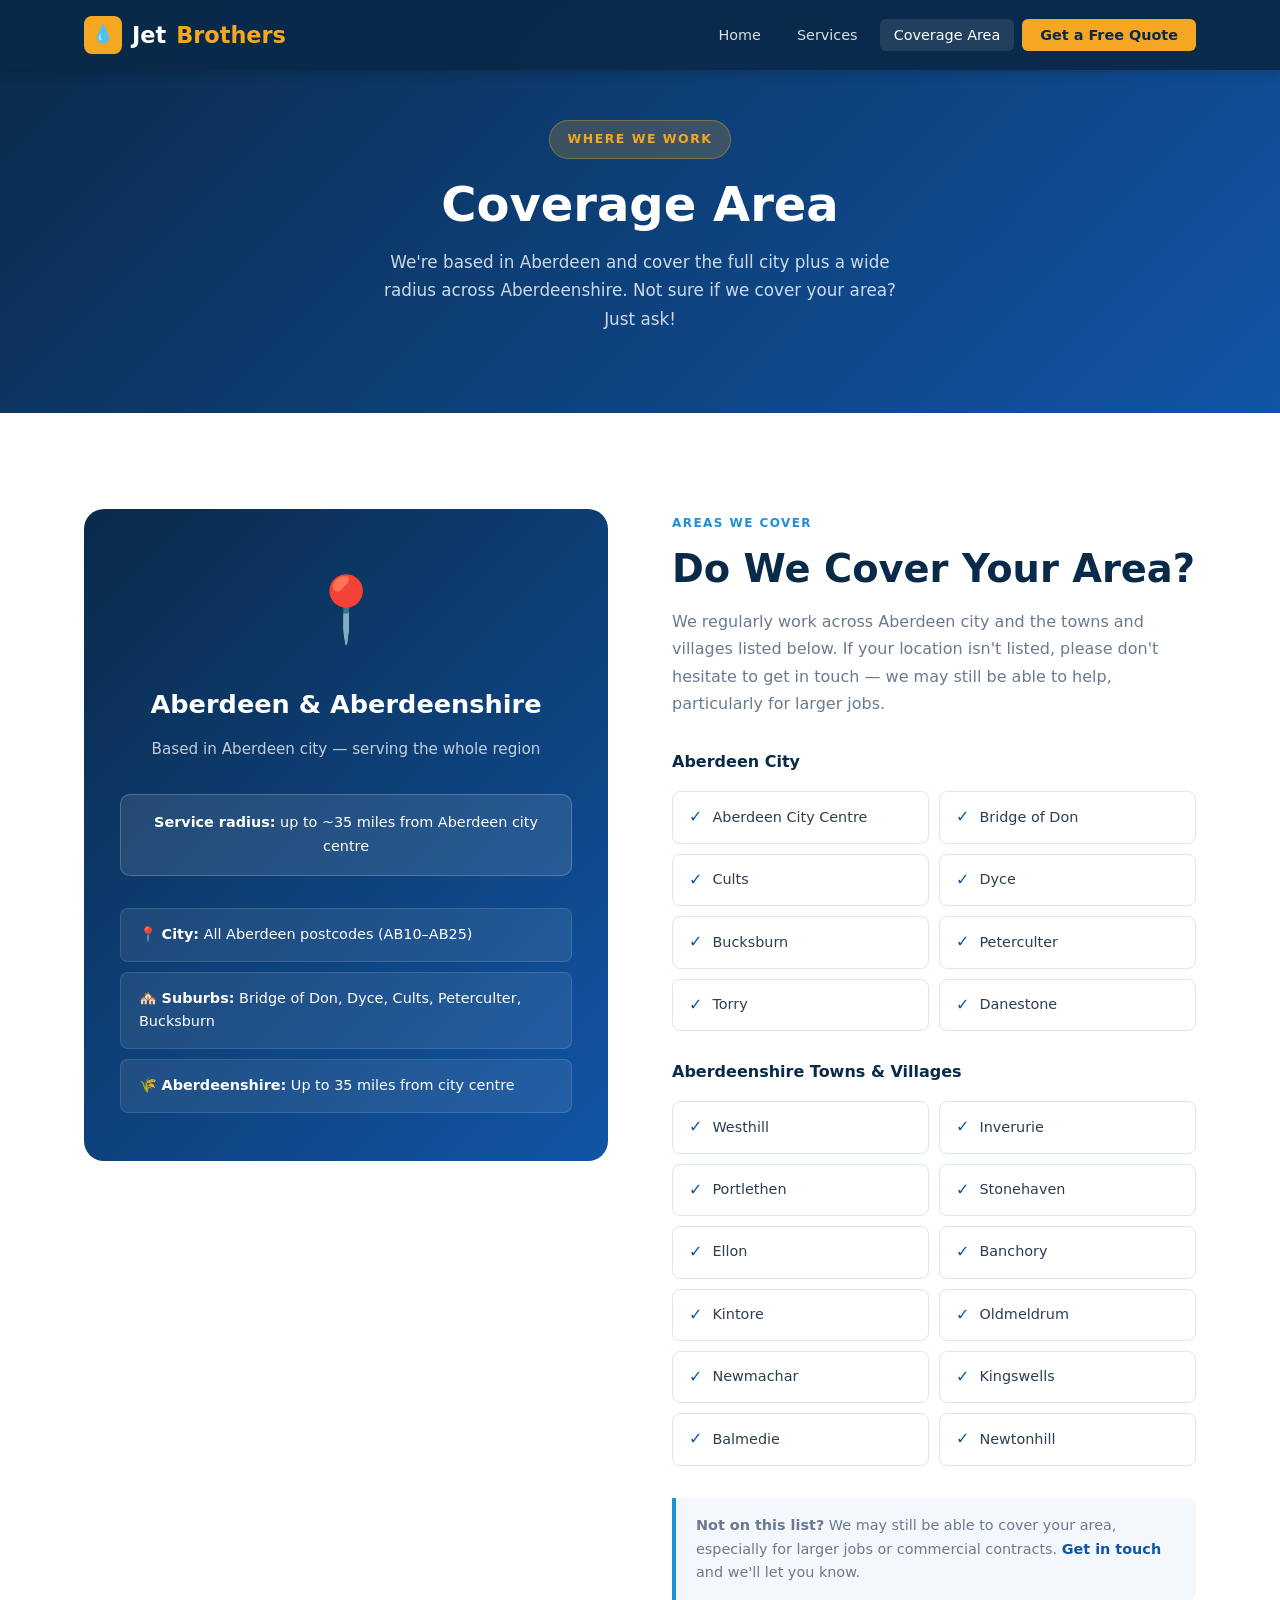
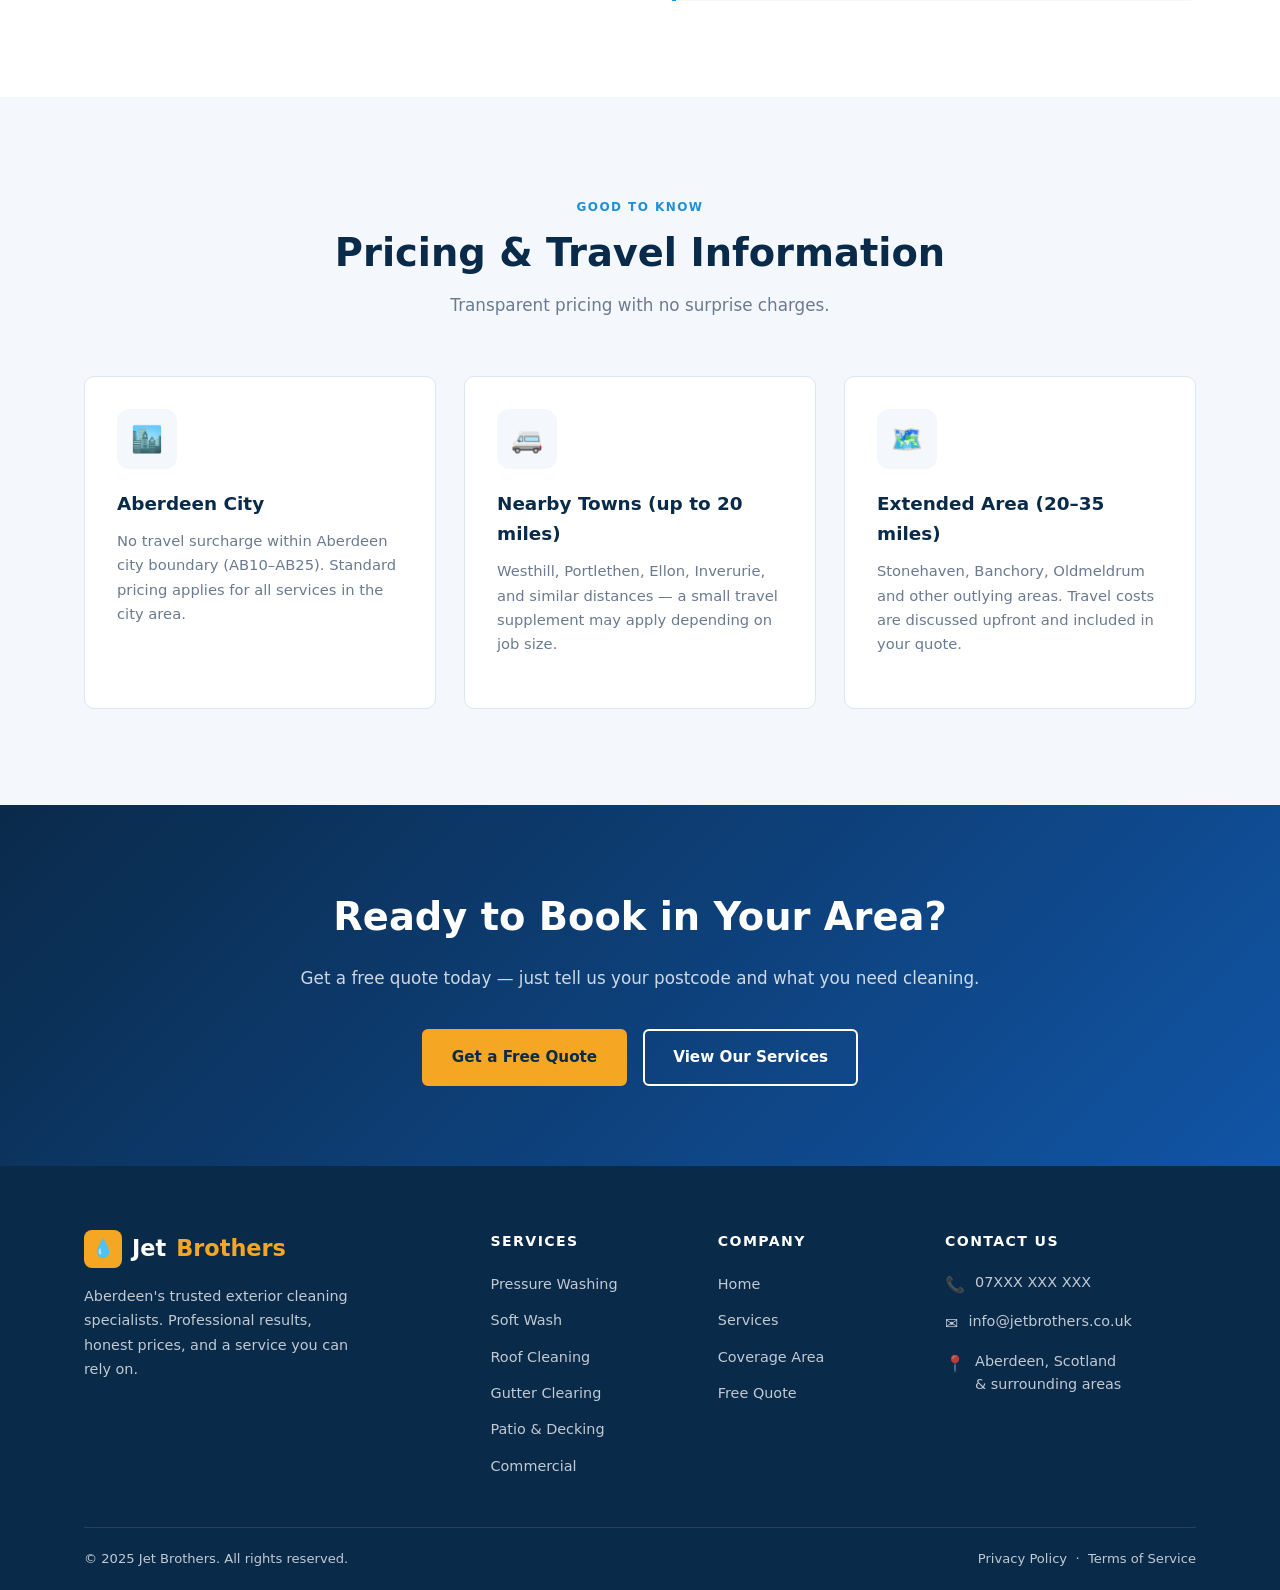
==== coverage.html @ 4125eb74 "Add full Jet Brothers website — homepage, services, coverage, quote form Builds the complete Jet Bro" ====
<!DOCTYPE html>
<html lang="en">
<head>
  <meta charset="UTF-8" />
  <meta name="viewport" content="width=device-width, initial-scale=1.0" />
  <title>Coverage Area – Jet Brothers | Aberdeen & Aberdeenshire</title>
  <meta name="description" content="Jet Brothers covers Aberdeen city and Aberdeenshire including Westhill, Inverurie, Portlethen, Stonehaven, Ellon, Banchory and more. Check if we cover your area." />
  <link rel="stylesheet" href="css/styles.css" />
</head>
<body>

  <!-- ===== Navigation ===== -->
  <nav class="navbar">
    <div class="container">
      <div class="nav-inner">
        <a href="index.html" class="logo">
          <div class="logo-icon">💧</div>
          Jet <span>Brothers</span>
        </a>
        <ul class="nav-links">
          <li><a href="index.html">Home</a></li>
          <li><a href="services.html">Services</a></li>
          <li><a href="coverage.html" class="active">Coverage Area</a></li>
          <li><a href="quote.html" class="nav-cta">Get a Free Quote</a></li>
        </ul>
        <button class="nav-toggle" aria-label="Toggle navigation" aria-expanded="false">
          <span></span><span></span><span></span>
        </button>
      </div>
    </div>
  </nav>

  <!-- ===== Page Hero ===== -->
  <section class="page-hero">
    <div class="container">
      <span class="page-hero-tag">Where We Work</span>
      <h1 class="page-hero-title">Coverage Area</h1>
      <p class="page-hero-sub">We're based in Aberdeen and cover the full city plus a wide radius across Aberdeenshire. Not sure if we cover your area? Just ask!</p>
    </div>
  </section>

  <!-- ===== Coverage Main ===== -->
  <section class="section">
    <div class="container">
      <div class="coverage-content">

        <div class="coverage-map" data-reveal>
          <div class="map-icon">📍</div>
          <h2 class="map-title">Aberdeen & Aberdeenshire</h2>
          <p class="map-sub">Based in Aberdeen city — serving the whole region</p>
          <div class="coverage-radius">
            <strong>Service radius:</strong> up to ~35 miles from Aberdeen city centre
          </div>
          <div style="margin-top:32px;display:flex;flex-direction:column;gap:10px;width:100%;text-align:left;">
            <div style="background:rgba(255,255,255,.08);border:1px solid rgba(255,255,255,.12);border-radius:8px;padding:14px 18px;font-size:.9rem;">
              📍 <strong>City:</strong> All Aberdeen postcodes (AB10–AB25)
            </div>
            <div style="background:rgba(255,255,255,.08);border:1px solid rgba(255,255,255,.12);border-radius:8px;padding:14px 18px;font-size:.9rem;">
              🏘️ <strong>Suburbs:</strong> Bridge of Don, Dyce, Cults, Peterculter, Bucksburn
            </div>
            <div style="background:rgba(255,255,255,.08);border:1px solid rgba(255,255,255,.12);border-radius:8px;padding:14px 18px;font-size:.9rem;">
              🌾 <strong>Aberdeenshire:</strong> Up to 35 miles from city centre
            </div>
          </div>
        </div>

        <div class="coverage-areas">
          <span class="section-tag">Areas We Cover</span>
          <h2 class="section-title">Do We Cover Your Area?</h2>
          <p class="coverage-intro">
            We regularly work across Aberdeen city and the towns and villages listed below. If your location isn't listed, please don't hesitate to get in touch — we may still be able to help, particularly for larger jobs.
          </p>

          <h3 style="font-size:1rem;font-weight:700;color:var(--blue-dark);margin-bottom:16px;">Aberdeen City</h3>
          <div class="area-list" style="margin-bottom:28px;">
            <div class="area-item"><span class="area-check">✓</span> Aberdeen City Centre</div>
            <div class="area-item"><span class="area-check">✓</span> Bridge of Don</div>
            <div class="area-item"><span class="area-check">✓</span> Cults</div>
            <div class="area-item"><span class="area-check">✓</span> Dyce</div>
            <div class="area-item"><span class="area-check">✓</span> Bucksburn</div>
            <div class="area-item"><span class="area-check">✓</span> Peterculter</div>
            <div class="area-item"><span class="area-check">✓</span> Torry</div>
            <div class="area-item"><span class="area-check">✓</span> Danestone</div>
          </div>

          <h3 style="font-size:1rem;font-weight:700;color:var(--blue-dark);margin-bottom:16px;">Aberdeenshire Towns & Villages</h3>
          <div class="area-list">
            <div class="area-item"><span class="area-check">✓</span> Westhill</div>
            <div class="area-item"><span class="area-check">✓</span> Inverurie</div>
            <div class="area-item"><span class="area-check">✓</span> Portlethen</div>
            <div class="area-item"><span class="area-check">✓</span> Stonehaven</div>
            <div class="area-item"><span class="area-check">✓</span> Ellon</div>
            <div class="area-item"><span class="area-check">✓</span> Banchory</div>
            <div class="area-item"><span class="area-check">✓</span> Kintore</div>
            <div class="area-item"><span class="area-check">✓</span> Oldmeldrum</div>
            <div class="area-item"><span class="area-check">✓</span> Newmachar</div>
            <div class="area-item"><span class="area-check">✓</span> Kingswells</div>
            <div class="area-item"><span class="area-check">✓</span> Balmedie</div>
            <div class="area-item"><span class="area-check">✓</span> Newtonhill</div>
          </div>

          <div class="coverage-note" style="margin-top:24px;">
            <strong>Not on this list?</strong> We may still be able to cover your area, especially for larger jobs or commercial contracts. <a href="quote.html" style="color:var(--blue-mid);font-weight:600;">Get in touch</a> and we'll let you know.
          </div>
        </div>

      </div>
    </div>
  </section>

  <!-- ===== Travel Info ===== -->
  <section class="section section-alt">
    <div class="container">
      <div class="section-header center">
        <span class="section-tag">Good to Know</span>
        <h2 class="section-title">Pricing & Travel Information</h2>
        <p class="section-sub">Transparent pricing with no surprise charges.</p>
      </div>
      <div class="services-grid">
        <div class="service-card">
          <div class="service-icon">🏙️</div>
          <h3 class="service-name">Aberdeen City</h3>
          <p class="service-desc">No travel surcharge within Aberdeen city boundary (AB10–AB25). Standard pricing applies for all services in the city area.</p>
        </div>
        <div class="service-card">
          <div class="service-icon">🚐</div>
          <h3 class="service-name">Nearby Towns (up to 20 miles)</h3>
          <p class="service-desc">Westhill, Portlethen, Ellon, Inverurie, and similar distances — a small travel supplement may apply depending on job size.</p>
        </div>
        <div class="service-card">
          <div class="service-icon">🗺️</div>
          <h3 class="service-name">Extended Area (20–35 miles)</h3>
          <p class="service-desc">Stonehaven, Banchory, Oldmeldrum and other outlying areas. Travel costs are discussed upfront and included in your quote.</p>
        </div>
      </div>
    </div>
  </section>

  <!-- ===== CTA ===== -->
  <section class="cta-banner">
    <div class="container">
      <h2>Ready to Book in Your Area?</h2>
      <p>Get a free quote today — just tell us your postcode and what you need cleaning.</p>
      <div class="cta-actions">
        <a href="quote.html" class="btn btn-primary">Get a Free Quote</a>
        <a href="services.html" class="btn btn-outline">View Our Services</a>
      </div>
    </div>
  </section>

  <!-- ===== Footer ===== -->
  <footer class="footer">
    <div class="container">
      <div class="footer-grid">
        <div class="footer-brand">
          <a href="index.html" class="logo">
            <div class="logo-icon">💧</div>
            Jet <span>Brothers</span>
          </a>
          <p>Aberdeen's trusted exterior cleaning specialists. Professional results, honest prices, and a service you can rely on.</p>
        </div>
        <div>
          <p class="footer-col-title">Services</p>
          <ul class="footer-links">
            <li><a href="services.html#pressure">Pressure Washing</a></li>
            <li><a href="services.html#softwash">Soft Wash</a></li>
            <li><a href="services.html#roof">Roof Cleaning</a></li>
            <li><a href="services.html#gutters">Gutter Clearing</a></li>
            <li><a href="services.html#patio">Patio & Decking</a></li>
            <li><a href="services.html#commercial">Commercial</a></li>
          </ul>
        </div>
        <div>
          <p class="footer-col-title">Company</p>
          <ul class="footer-links">
            <li><a href="index.html">Home</a></li>
            <li><a href="services.html">Services</a></li>
            <li><a href="coverage.html">Coverage Area</a></li>
            <li><a href="quote.html">Free Quote</a></li>
          </ul>
        </div>
        <div>
          <p class="footer-col-title">Contact Us</p>
          <div class="footer-contact">
            <div class="footer-contact-item">
              <span>📞</span>
              <span>07XXX XXX XXX</span>
            </div>
            <div class="footer-contact-item">
              <span>✉️</span>
              <span>info@jetbrothers.co.uk</span>
            </div>
            <div class="footer-contact-item">
              <span>📍</span>
              <span>Aberdeen, Scotland<br>& surrounding areas</span>
            </div>
          </div>
        </div>
      </div>
      <div class="footer-bottom">
        <span>© 2025 Jet Brothers. All rights reserved.</span>
        <span>
          <a href="#">Privacy Policy</a> &nbsp;·&nbsp;
          <a href="#">Terms of Service</a>
        </span>
      </div>
    </div>
  </footer>

  <script src="js/main.js"></script>
</body>
</html>
---- css/styles.css ----
/* ============================
   Jet Brothers – Global Styles
   ============================ */

/* ---------- Reset & Base ---------- */
*, *::before, *::after { box-sizing: border-box; margin: 0; padding: 0; }

:root {
  --blue-dark:   #0a2a4a;
  --blue-mid:    #1155a6;
  --blue-bright: #1e90d8;
  --accent:      #f5a623;
  --white:       #ffffff;
  --off-white:   #f4f7fb;
  --text:        #2c3e50;
  --text-light:  #6b7a90;
  --border:      #dce6f0;
  --shadow-sm:   0 2px 8px rgba(0,0,0,.08);
  --shadow-md:   0 6px 24px rgba(0,0,0,.12);
  --radius:      10px;
  --transition:  .25s ease;
}

html { scroll-behavior: smooth; font-size: 16px; }

body {
  font-family: 'Segoe UI', system-ui, -apple-system, sans-serif;
  color: var(--text);
  background: var(--white);
  line-height: 1.65;
}

img { display: block; max-width: 100%; }
a  { color: inherit; text-decoration: none; }

ul { list-style: none; }

.container {
  width: 100%;
  max-width: 1160px;
  margin: 0 auto;
  padding: 0 24px;
}

.section-tag {
  display: inline-block;
  font-size: .75rem;
  font-weight: 700;
  letter-spacing: .12em;
  text-transform: uppercase;
  color: var(--blue-bright);
  margin-bottom: 12px;
}

.section-title {
  font-size: clamp(1.6rem, 3vw, 2.4rem);
  font-weight: 800;
  color: var(--blue-dark);
  line-height: 1.2;
  margin-bottom: 16px;
}

.section-sub {
  color: var(--text-light);
  font-size: 1.05rem;
  max-width: 560px;
}

/* ---------- Buttons ---------- */
.btn {
  display: inline-flex;
  align-items: center;
  gap: 8px;
  padding: 14px 28px;
  border-radius: 6px;
  font-size: .95rem;
  font-weight: 700;
  cursor: pointer;
  border: 2px solid transparent;
  transition: var(--transition);
  white-space: nowrap;
}

.btn-primary {
  background: var(--accent);
  color: var(--blue-dark);
  border-color: var(--accent);
}
.btn-primary:hover { background: #e09410; border-color: #e09410; transform: translateY(-1px); box-shadow: var(--shadow-sm); }

.btn-outline {
  background: transparent;
  color: var(--white);
  border-color: var(--white);
}
.btn-outline:hover { background: rgba(255,255,255,.1); }

.btn-blue {
  background: var(--blue-mid);
  color: var(--white);
  border-color: var(--blue-mid);
}
.btn-blue:hover { background: var(--blue-dark); border-color: var(--blue-dark); transform: translateY(-1px); box-shadow: var(--shadow-sm); }

/* ---------- Navigation ---------- */
.navbar {
  position: fixed;
  top: 0;
  left: 0;
  right: 0;
  z-index: 1000;
  background: rgba(10, 42, 74, .97);
  backdrop-filter: blur(8px);
  box-shadow: 0 2px 12px rgba(0,0,0,.2);
}

.nav-inner {
  display: flex;
  align-items: center;
  justify-content: space-between;
  height: 70px;
}

.logo {
  display: flex;
  align-items: center;
  gap: 10px;
  font-size: 1.4rem;
  font-weight: 800;
  color: var(--white);
}

.logo-icon {
  width: 38px;
  height: 38px;
  background: var(--accent);
  border-radius: 8px;
  display: flex;
  align-items: center;
  justify-content: center;
  font-size: 1.1rem;
}

.logo span { color: var(--accent); }

.nav-links {
  display: flex;
  align-items: center;
  gap: 8px;
}

.nav-links a {
  color: rgba(255,255,255,.85);
  font-size: .9rem;
  font-weight: 500;
  padding: 8px 14px;
  border-radius: 6px;
  transition: var(--transition);
}

.nav-links a:hover,
.nav-links a.active { color: var(--white); background: rgba(255,255,255,.1); }

.nav-cta {
  background: var(--accent) !important;
  color: var(--blue-dark) !important;
  font-weight: 700 !important;
  padding: 8px 18px !important;
}
.nav-cta:hover { background: #e09410 !important; }

.nav-toggle {
  display: none;
  flex-direction: column;
  gap: 5px;
  cursor: pointer;
  padding: 4px;
  background: none;
  border: none;
}
.nav-toggle span {
  display: block;
  width: 24px;
  height: 2px;
  background: var(--white);
  border-radius: 2px;
  transition: var(--transition);
}

/* ---------- Hero ---------- */
.hero {
  min-height: 100vh;
  background: linear-gradient(135deg, var(--blue-dark) 0%, #0e3d6b 45%, var(--blue-mid) 100%);
  display: flex;
  align-items: center;
  padding-top: 70px;
  position: relative;
  overflow: hidden;
}

.hero::before {
  content: '';
  position: absolute;
  inset: 0;
  background-image:
    radial-gradient(circle at 20% 50%, rgba(30,144,216,.25) 0%, transparent 50%),
    radial-gradient(circle at 80% 20%, rgba(245,166,35,.12) 0%, transparent 40%);
}

.hero-inner {
  position: relative;
  z-index: 1;
  display: grid;
  grid-template-columns: 1fr 1fr;
  gap: 60px;
  align-items: center;
  padding: 80px 0;
}

.hero-badge {
  display: inline-flex;
  align-items: center;
  gap: 8px;
  background: rgba(245,166,35,.15);
  border: 1px solid rgba(245,166,35,.35);
  color: var(--accent);
  font-size: .8rem;
  font-weight: 700;
  letter-spacing: .1em;
  text-transform: uppercase;
  padding: 8px 16px;
  border-radius: 100px;
  margin-bottom: 24px;
}

.hero-title {
  font-size: clamp(2.2rem, 4.5vw, 3.6rem);
  font-weight: 900;
  color: var(--white);
  line-height: 1.1;
  margin-bottom: 20px;
}

.hero-title em {
  font-style: normal;
  color: var(--accent);
}

.hero-sub {
  color: rgba(255,255,255,.75);
  font-size: 1.1rem;
  max-width: 500px;
  margin-bottom: 36px;
  line-height: 1.7;
}

.hero-actions {
  display: flex;
  gap: 14px;
  flex-wrap: wrap;
  margin-bottom: 48px;
}

.hero-stats {
  display: flex;
  gap: 36px;
}

.stat-item { }
.stat-number {
  display: block;
  font-size: 1.8rem;
  font-weight: 900;
  color: var(--white);
  line-height: 1;
}
.stat-label {
  font-size: .8rem;
  color: rgba(255,255,255,.55);
  text-transform: uppercase;
  letter-spacing: .08em;
  margin-top: 4px;
}

.hero-visual {
  display: flex;
  justify-content: center;
  align-items: center;
}

.hero-card {
  background: rgba(255,255,255,.07);
  border: 1px solid rgba(255,255,255,.12);
  border-radius: 20px;
  padding: 40px;
  width: 100%;
  max-width: 420px;
  backdrop-filter: blur(8px);
}

.hero-card-title {
  color: var(--white);
  font-size: 1.2rem;
  font-weight: 700;
  margin-bottom: 24px;
  text-align: center;
}

.service-chips {
  display: grid;
  grid-template-columns: 1fr 1fr;
  gap: 12px;
  margin-bottom: 28px;
}

.chip {
  background: rgba(255,255,255,.08);
  border: 1px solid rgba(255,255,255,.12);
  border-radius: 10px;
  padding: 16px 12px;
  text-align: center;
  transition: var(--transition);
}
.chip:hover { background: rgba(255,255,255,.14); border-color: rgba(245,166,35,.4); }

.chip-icon { font-size: 1.8rem; margin-bottom: 8px; }
.chip-label { color: rgba(255,255,255,.85); font-size: .82rem; font-weight: 600; }

.hero-card-cta {
  display: block;
  width: 100%;
  text-align: center;
  padding: 14px;
  background: var(--accent);
  color: var(--blue-dark);
  font-weight: 700;
  border-radius: 8px;
  border: none;
  cursor: pointer;
  font-size: .95rem;
  transition: var(--transition);
}
.hero-card-cta:hover { background: #e09410; transform: translateY(-1px); }

/* ---------- Trust Bar ---------- */
.trust-bar {
  background: var(--off-white);
  border-bottom: 1px solid var(--border);
  padding: 20px 0;
}

.trust-inner {
  display: flex;
  align-items: center;
  justify-content: center;
  gap: 40px;
  flex-wrap: wrap;
}

.trust-item {
  display: flex;
  align-items: center;
  gap: 10px;
  font-size: .88rem;
  font-weight: 600;
  color: var(--text);
}

.trust-icon {
  width: 34px;
  height: 34px;
  background: var(--blue-mid);
  color: var(--white);
  border-radius: 50%;
  display: flex;
  align-items: center;
  justify-content: center;
  font-size: .95rem;
}

/* ---------- Sections shared ---------- */
.section { padding: 96px 0; }
.section-alt { background: var(--off-white); }

.section-header { margin-bottom: 56px; }
.section-header.center { text-align: center; }
.section-header.center .section-sub { margin: 0 auto; }

/* ---------- Services grid ---------- */
.services-grid {
  display: grid;
  grid-template-columns: repeat(auto-fill, minmax(300px, 1fr));
  gap: 28px;
}

.service-card {
  background: var(--white);
  border: 1px solid var(--border);
  border-radius: var(--radius);
  padding: 32px;
  transition: var(--transition);
  position: relative;
  overflow: hidden;
}

.service-card::before {
  content: '';
  position: absolute;
  top: 0;
  left: 0;
  right: 0;
  height: 3px;
  background: linear-gradient(90deg, var(--blue-bright), var(--blue-mid));
  transform: scaleX(0);
  transition: var(--transition);
  transform-origin: left;
}

.service-card:hover { box-shadow: var(--shadow-md); transform: translateY(-4px); border-color: transparent; }
.service-card:hover::before { transform: scaleX(1); }

.service-icon {
  width: 60px;
  height: 60px;
  background: var(--off-white);
  border-radius: 12px;
  display: flex;
  align-items: center;
  justify-content: center;
  font-size: 1.6rem;
  margin-bottom: 20px;
}

.service-name {
  font-size: 1.15rem;
  font-weight: 700;
  color: var(--blue-dark);
  margin-bottom: 10px;
}

.service-desc {
  font-size: .92rem;
  color: var(--text-light);
  line-height: 1.65;
  margin-bottom: 20px;
}

.service-link {
  font-size: .88rem;
  font-weight: 700;
  color: var(--blue-mid);
  display: inline-flex;
  align-items: center;
  gap: 6px;
  transition: var(--transition);
}
.service-link:hover { gap: 10px; color: var(--blue-bright); }

/* ---------- Why us ---------- */
.why-grid {
  display: grid;
  grid-template-columns: 1fr 1fr;
  gap: 64px;
  align-items: center;
}

.why-list { display: flex; flex-direction: column; gap: 24px; }

.why-item {
  display: flex;
  gap: 18px;
  padding: 24px;
  background: var(--white);
  border: 1px solid var(--border);
  border-radius: var(--radius);
  transition: var(--transition);
}
.why-item:hover { box-shadow: var(--shadow-sm); border-color: var(--blue-bright); }

.why-item-icon {
  flex-shrink: 0;
  width: 48px;
  height: 48px;
  background: linear-gradient(135deg, var(--blue-bright), var(--blue-mid));
  color: var(--white);
  border-radius: 10px;
  display: flex;
  align-items: center;
  justify-content: center;
  font-size: 1.2rem;
}

.why-item-body h3 { font-size: 1rem; font-weight: 700; color: var(--blue-dark); margin-bottom: 6px; }
.why-item-body p  { font-size: .9rem; color: var(--text-light); }

.why-visual {
  background: linear-gradient(135deg, var(--blue-dark), var(--blue-mid));
  border-radius: 20px;
  padding: 48px 36px;
  color: var(--white);
}

.why-visual-title { font-size: 1.4rem; font-weight: 800; margin-bottom: 32px; }

.review-card {
  background: rgba(255,255,255,.1);
  border: 1px solid rgba(255,255,255,.15);
  border-radius: 12px;
  padding: 20px;
  margin-bottom: 16px;
}

.review-stars { color: var(--accent); font-size: 1rem; margin-bottom: 10px; letter-spacing: 2px; }
.review-text  { font-size: .9rem; opacity: .9; line-height: 1.6; margin-bottom: 14px; }
.review-author { font-size: .82rem; font-weight: 700; opacity: .7; }

.review-summary {
  display: flex;
  align-items: center;
  gap: 16px;
  margin-top: 24px;
  background: rgba(245,166,35,.15);
  border: 1px solid rgba(245,166,35,.3);
  border-radius: 10px;
  padding: 16px 20px;
}

.review-score { font-size: 2.4rem; font-weight: 900; color: var(--accent); }
.review-meta span { display: block; font-size: .82rem; }
.review-meta span:first-child { font-weight: 700; font-size: .95rem; }

/* ---------- Process ---------- */
.process-steps {
  display: grid;
  grid-template-columns: repeat(4, 1fr);
  gap: 24px;
  position: relative;
}

.process-steps::before {
  content: '';
  position: absolute;
  top: 36px;
  left: 10%;
  right: 10%;
  height: 2px;
  background: linear-gradient(90deg, var(--blue-bright), var(--blue-mid));
  z-index: 0;
}

.process-step {
  text-align: center;
  position: relative;
  z-index: 1;
}

.step-number {
  width: 72px;
  height: 72px;
  background: var(--white);
  border: 3px solid var(--blue-bright);
  border-radius: 50%;
  display: flex;
  align-items: center;
  justify-content: center;
  font-size: 1.4rem;
  font-weight: 900;
  color: var(--blue-mid);
  margin: 0 auto 20px;
  position: relative;
  z-index: 1;
  box-shadow: var(--shadow-sm);
}

.step-title { font-size: 1rem; font-weight: 700; color: var(--blue-dark); margin-bottom: 8px; }
.step-desc  { font-size: .88rem; color: var(--text-light); }

/* ---------- Coverage ---------- */
.coverage-content {
  display: grid;
  grid-template-columns: 1fr 1fr;
  gap: 64px;
  align-items: start;
}

.coverage-map {
  background: linear-gradient(135deg, var(--blue-dark) 0%, var(--blue-mid) 100%);
  border-radius: 20px;
  padding: 48px 36px;
  color: var(--white);
  text-align: center;
  min-height: 420px;
  display: flex;
  flex-direction: column;
  align-items: center;
  justify-content: center;
}

.map-icon { font-size: 4rem; margin-bottom: 20px; }
.map-title { font-size: 1.6rem; font-weight: 800; margin-bottom: 12px; }
.map-sub { opacity: .75; font-size: .95rem; margin-bottom: 32px; }

.coverage-radius {
  background: rgba(255,255,255,.1);
  border: 1px solid rgba(255,255,255,.2);
  border-radius: 10px;
  padding: 16px 28px;
  font-size: .9rem;
}

.coverage-areas { }
.coverage-intro { font-size: 1rem; color: var(--text-light); margin-bottom: 32px; line-height: 1.7; }

.area-list {
  display: grid;
  grid-template-columns: 1fr 1fr;
  gap: 10px;
  margin-bottom: 32px;
}

.area-item {
  display: flex;
  align-items: center;
  gap: 10px;
  padding: 12px 16px;
  background: var(--white);
  border: 1px solid var(--border);
  border-radius: 8px;
  font-size: .9rem;
  font-weight: 500;
  transition: var(--transition);
}
.area-item:hover { border-color: var(--blue-bright); background: var(--off-white); }
.area-check { color: var(--blue-mid); font-size: 1rem; }

.coverage-note {
  background: var(--off-white);
  border-left: 4px solid var(--blue-bright);
  border-radius: 0 8px 8px 0;
  padding: 16px 20px;
  font-size: .9rem;
  color: var(--text-light);
}

/* ---------- CTA Banner ---------- */
.cta-banner {
  background: linear-gradient(135deg, var(--blue-dark), var(--blue-mid));
  padding: 80px 0;
  text-align: center;
  color: var(--white);
}

.cta-banner h2 { font-size: clamp(1.8rem, 3vw, 2.8rem); font-weight: 900; margin-bottom: 16px; }
.cta-banner p  { opacity: .8; font-size: 1.05rem; margin-bottom: 36px; }
.cta-actions   { display: flex; gap: 16px; justify-content: center; flex-wrap: wrap; }

/* ---------- Quote Form ---------- */
.quote-layout {
  display: grid;
  grid-template-columns: 1fr 420px;
  gap: 56px;
  align-items: start;
}

.quote-form-card {
  background: var(--white);
  border: 1px solid var(--border);
  border-radius: 16px;
  padding: 40px;
  box-shadow: var(--shadow-md);
}

.form-title { font-size: 1.4rem; font-weight: 800; color: var(--blue-dark); margin-bottom: 28px; }

.form-group { margin-bottom: 20px; }

.form-row { display: grid; grid-template-columns: 1fr 1fr; gap: 16px; }

label {
  display: block;
  font-size: .85rem;
  font-weight: 600;
  color: var(--text);
  margin-bottom: 6px;
}

input, select, textarea {
  width: 100%;
  padding: 12px 16px;
  border: 2px solid var(--border);
  border-radius: 8px;
  font-size: .95rem;
  font-family: inherit;
  color: var(--text);
  background: var(--white);
  transition: var(--transition);
  outline: none;
  appearance: none;
}

input:focus, select:focus, textarea:focus {
  border-color: var(--blue-bright);
  box-shadow: 0 0 0 3px rgba(30,144,216,.12);
}

textarea { resize: vertical; min-height: 100px; }

.form-submit {
  width: 100%;
  padding: 15px;
  background: var(--blue-mid);
  color: var(--white);
  border: none;
  border-radius: 8px;
  font-size: 1rem;
  font-weight: 700;
  cursor: pointer;
  transition: var(--transition);
  margin-top: 8px;
}

.form-submit:hover { background: var(--blue-dark); transform: translateY(-1px); box-shadow: var(--shadow-sm); }

.form-note { font-size: .8rem; color: var(--text-light); margin-top: 12px; text-align: center; }

.form-success {
  display: none;
  text-align: center;
  padding: 40px 20px;
}

.success-icon { font-size: 3rem; margin-bottom: 16px; }
.success-title { font-size: 1.3rem; font-weight: 800; color: var(--blue-dark); margin-bottom: 8px; }
.success-msg { color: var(--text-light); }

.quote-info { }

.quote-info-title {
  font-size: 1.15rem;
  font-weight: 700;
  color: var(--blue-dark);
  margin-bottom: 24px;
}

.info-items { display: flex; flex-direction: column; gap: 16px; margin-bottom: 36px; }

.info-item {
  display: flex;
  gap: 14px;
  padding: 18px;
  background: var(--white);
  border: 1px solid var(--border);
  border-radius: var(--radius);
}

.info-icon {
  flex-shrink: 0;
  width: 40px;
  height: 40px;
  background: var(--off-white);
  border-radius: 8px;
  display: flex;
  align-items: center;
  justify-content: center;
  font-size: 1.1rem;
}

.info-text h4 { font-size: .92rem; font-weight: 700; color: var(--blue-dark); margin-bottom: 2px; }
.info-text p  { font-size: .85rem; color: var(--text-light); }

.contact-box {
  background: linear-gradient(135deg, var(--blue-dark), var(--blue-mid));
  border-radius: 14px;
  padding: 28px;
  color: var(--white);
}

.contact-box h3 { font-size: 1.05rem; font-weight: 700; margin-bottom: 16px; }

.contact-links { display: flex; flex-direction: column; gap: 10px; }

.contact-link {
  display: flex;
  align-items: center;
  gap: 12px;
  padding: 12px 16px;
  background: rgba(255,255,255,.1);
  border-radius: 8px;
  color: var(--white);
  font-size: .9rem;
  font-weight: 500;
  transition: var(--transition);
  border: 1px solid rgba(255,255,255,.12);
}
.contact-link:hover { background: rgba(255,255,255,.18); }

.contact-link-icon { font-size: 1.1rem; }

/* ---------- Page Hero (inner pages) ---------- */
.page-hero {
  background: linear-gradient(135deg, var(--blue-dark), var(--blue-mid));
  padding: 120px 0 80px;
  color: var(--white);
  text-align: center;
}

.page-hero-tag {
  display: inline-block;
  background: rgba(245,166,35,.2);
  color: var(--accent);
  font-size: .78rem;
  font-weight: 700;
  letter-spacing: .12em;
  text-transform: uppercase;
  padding: 8px 18px;
  border-radius: 100px;
  border: 1px solid rgba(245,166,35,.35);
  margin-bottom: 18px;
}

.page-hero-title {
  font-size: clamp(2rem, 4vw, 3rem);
  font-weight: 900;
  line-height: 1.15;
  margin-bottom: 16px;
}

.page-hero-sub {
  font-size: 1.05rem;
  opacity: .8;
  max-width: 520px;
  margin: 0 auto;
  line-height: 1.7;
}

/* ---------- Services detail page ---------- */
.service-detail-grid {
  display: grid;
  grid-template-columns: repeat(auto-fill, minmax(340px, 1fr));
  gap: 32px;
}

.service-detail-card {
  border: 1px solid var(--border);
  border-radius: 16px;
  overflow: hidden;
  background: var(--white);
  transition: var(--transition);
}

.service-detail-card:hover { box-shadow: var(--shadow-md); transform: translateY(-4px); }

.sdc-header {
  background: linear-gradient(135deg, var(--blue-dark), var(--blue-mid));
  padding: 32px;
  color: var(--white);
}

.sdc-icon { font-size: 2.6rem; margin-bottom: 14px; }
.sdc-name { font-size: 1.25rem; font-weight: 800; margin-bottom: 8px; }
.sdc-tagline { font-size: .9rem; opacity: .8; }

.sdc-body { padding: 28px; }

.sdc-feature-list { display: flex; flex-direction: column; gap: 10px; margin-bottom: 24px; }

.sdc-feature {
  display: flex;
  align-items: flex-start;
  gap: 10px;
  font-size: .9rem;
  color: var(--text-light);
}
.sdc-feature-dot { color: var(--blue-mid); font-size: .75rem; margin-top: 5px; }

.sdc-price {
  background: var(--off-white);
  border-radius: 8px;
  padding: 14px 18px;
  display: flex;
  align-items: center;
  justify-content: space-between;
  font-size: .88rem;
}

.price-label { color: var(--text-light); font-weight: 500; }
.price-value { color: var(--blue-mid); font-weight: 800; font-size: 1rem; }

/* ---------- FAQ ---------- */
.faq-list { max-width: 720px; margin: 0 auto; display: flex; flex-direction: column; gap: 12px; }

.faq-item {
  border: 1px solid var(--border);
  border-radius: var(--radius);
  overflow: hidden;
}

.faq-question {
  width: 100%;
  background: none;
  border: none;
  text-align: left;
  padding: 20px 24px;
  font-size: .95rem;
  font-weight: 600;
  color: var(--blue-dark);
  cursor: pointer;
  display: flex;
  justify-content: space-between;
  align-items: center;
  font-family: inherit;
  transition: var(--transition);
}
.faq-question:hover { background: var(--off-white); }

.faq-chevron {
  font-size: .75rem;
  transition: transform .3s;
  color: var(--blue-mid);
}

.faq-answer {
  max-height: 0;
  overflow: hidden;
  transition: max-height .3s ease;
}

.faq-answer-inner {
  padding: 0 24px 20px;
  font-size: .9rem;
  color: var(--text-light);
  line-height: 1.7;
}

.faq-item.open .faq-chevron { transform: rotate(180deg); }
.faq-item.open .faq-answer  { max-height: 300px; }

/* ---------- Footer ---------- */
.footer {
  background: var(--blue-dark);
  color: rgba(255,255,255,.75);
  padding: 64px 0 0;
}

.footer-grid {
  display: grid;
  grid-template-columns: 2fr 1fr 1fr 1.4fr;
  gap: 48px;
  padding-bottom: 48px;
  border-bottom: 1px solid rgba(255,255,255,.1);
}

.footer-brand .logo { margin-bottom: 16px; }
.footer-brand p { font-size: .9rem; line-height: 1.7; max-width: 280px; }

.footer-col-title {
  color: var(--white);
  font-size: .88rem;
  font-weight: 700;
  text-transform: uppercase;
  letter-spacing: .1em;
  margin-bottom: 18px;
}

.footer-links { display: flex; flex-direction: column; gap: 10px; }
.footer-links a {
  font-size: .9rem;
  transition: var(--transition);
}
.footer-links a:hover { color: var(--white); }

.footer-contact { display: flex; flex-direction: column; gap: 12px; }
.footer-contact-item {
  display: flex;
  align-items: flex-start;
  gap: 10px;
  font-size: .9rem;
}
.footer-contact-item span:first-child { font-size: 1rem; margin-top: 1px; }

.footer-bottom {
  padding: 20px 0;
  display: flex;
  align-items: center;
  justify-content: space-between;
  font-size: .82rem;
  flex-wrap: wrap;
  gap: 12px;
}

.footer-bottom a { transition: var(--transition); }
.footer-bottom a:hover { color: var(--white); }

/* ---------- Responsive ---------- */
@media (max-width: 1024px) {
  .hero-inner   { grid-template-columns: 1fr; gap: 40px; padding: 60px 0; }
  .hero-visual  { display: none; }
  .why-grid     { grid-template-columns: 1fr; }
  .coverage-content { grid-template-columns: 1fr; }
  .quote-layout { grid-template-columns: 1fr; }
  .footer-grid  { grid-template-columns: 1fr 1fr; }
}

@media (max-width: 768px) {
  .nav-links { display: none; flex-direction: column; position: absolute; top: 70px; left: 0; right: 0; background: var(--blue-dark); padding: 16px 24px 24px; gap: 4px; box-shadow: var(--shadow-md); }
  .nav-links.open { display: flex; }
  .nav-links a { padding: 12px 16px; border-radius: 8px; }
  .nav-toggle { display: flex; }

  .process-steps { grid-template-columns: 1fr 1fr; }
  .process-steps::before { display: none; }

  .form-row { grid-template-columns: 1fr; }

  .hero-stats { gap: 24px; }
  .trust-inner { gap: 20px; }

  .footer-grid  { grid-template-columns: 1fr; gap: 32px; }
  .footer-bottom { flex-direction: column; text-align: center; }

  .area-list { grid-template-columns: 1fr; }
}

@media (max-width: 480px) {
  .section { padding: 64px 0; }
  .services-grid { grid-template-columns: 1fr; }
  .service-detail-grid { grid-template-columns: 1fr; }
  .process-steps { grid-template-columns: 1fr; }
  .hero-actions { flex-direction: column; align-items: flex-start; }
}
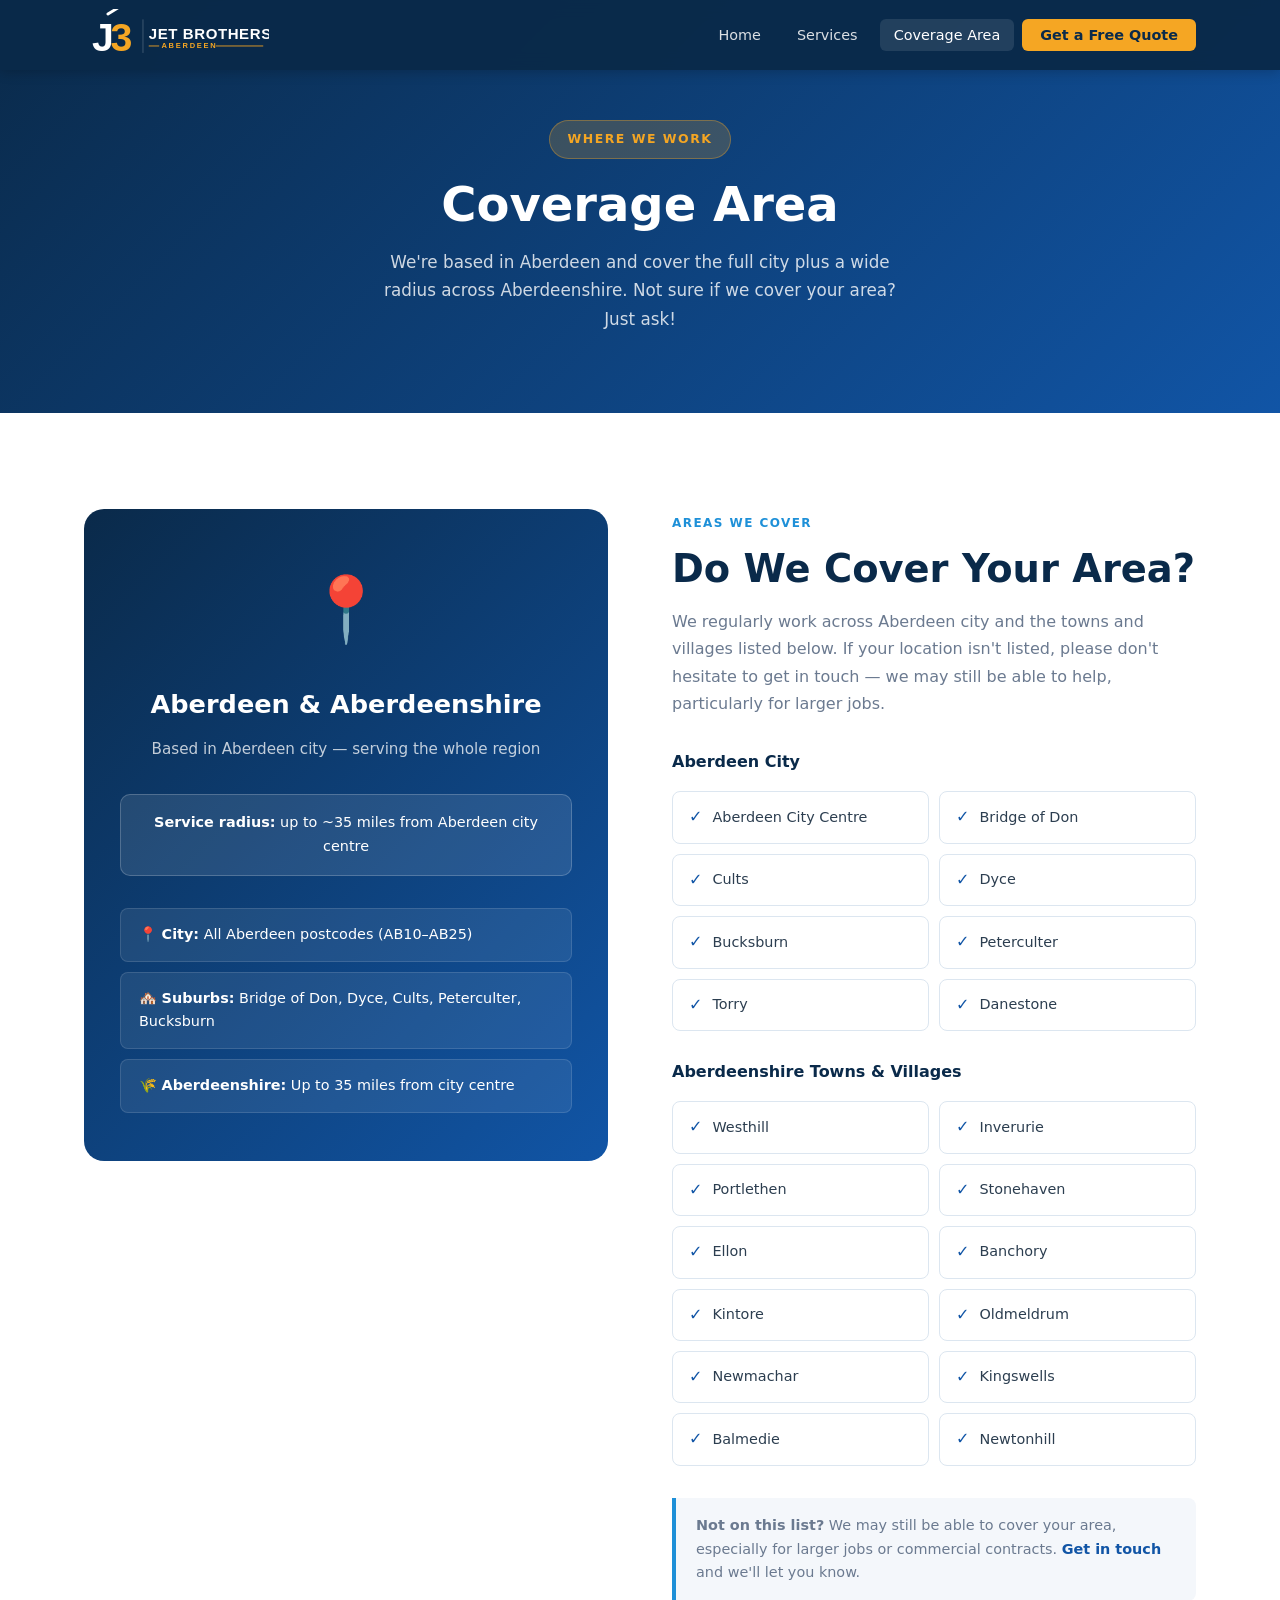
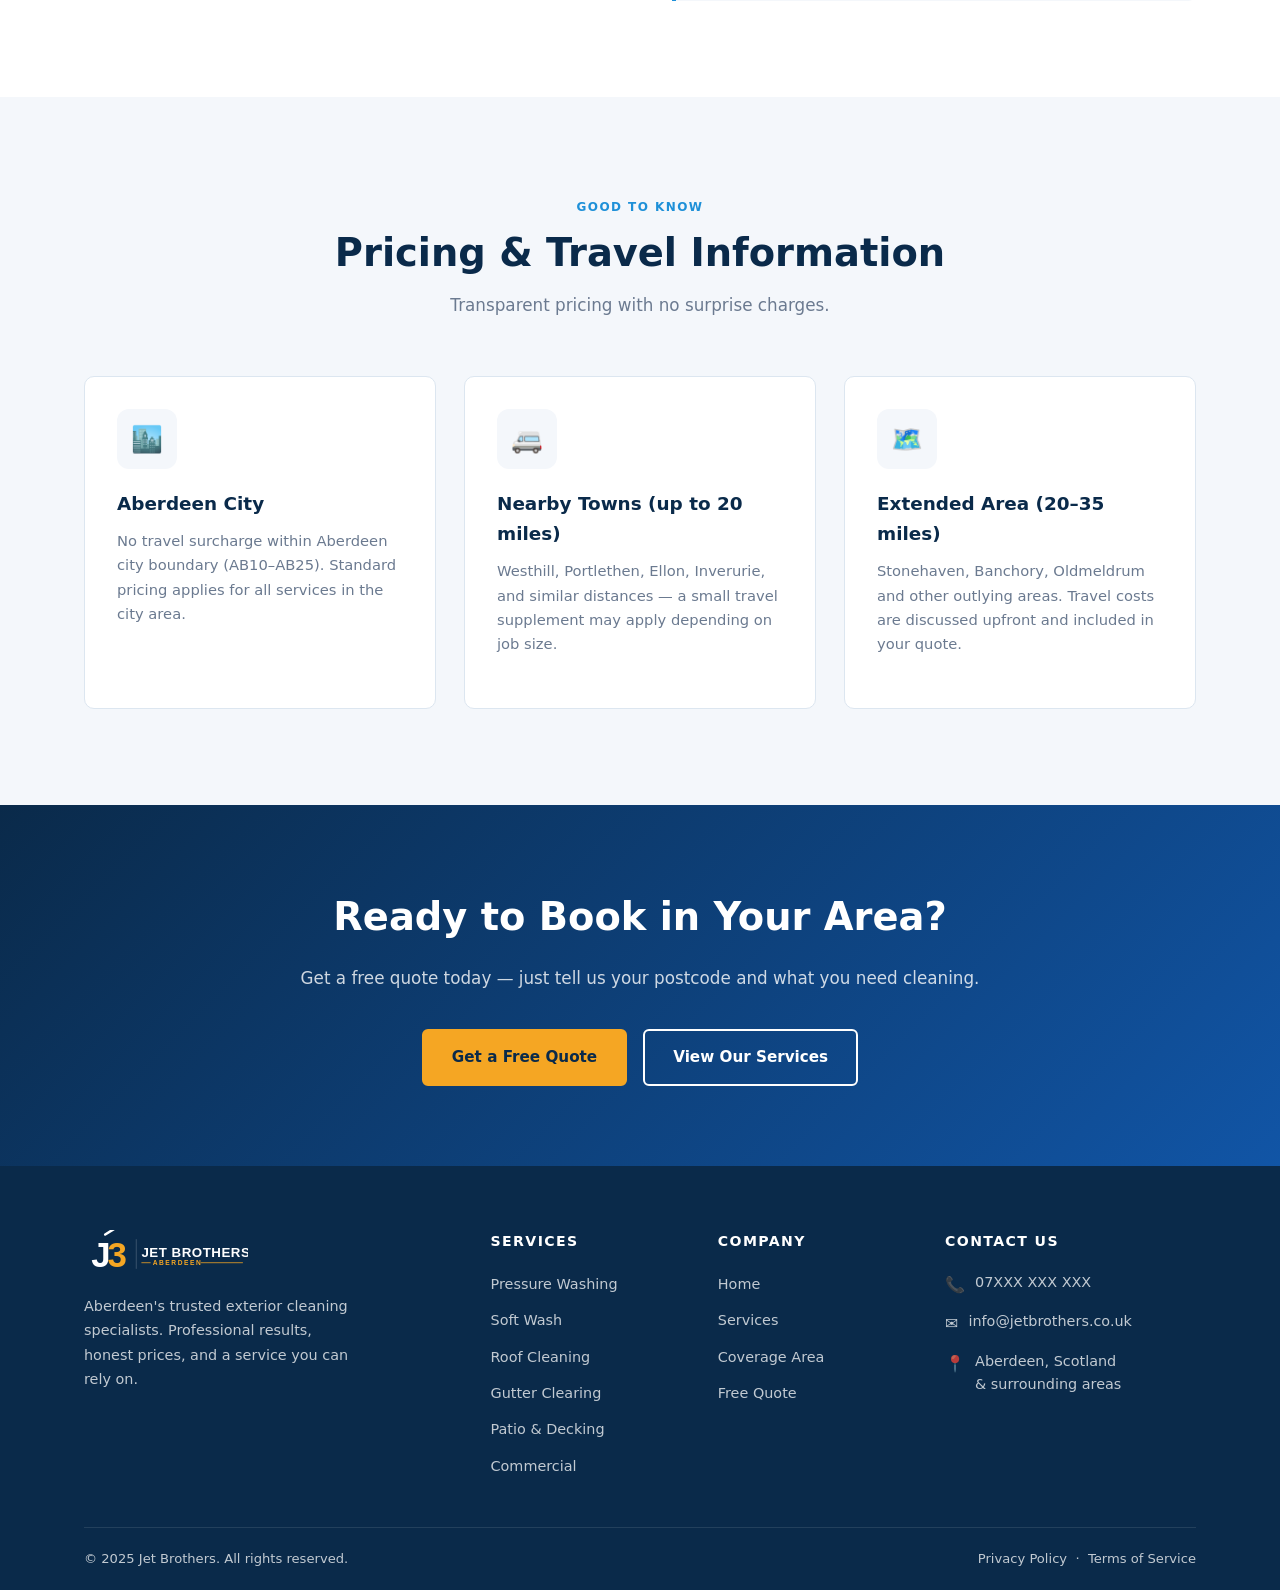
==== commit 7e1b1aa5: "Add Jet Brothers logo SVG and integrate across all pages Creates an SVG logo matching the J3 brandma" ====
--- a/coverage.html
+++ b/coverage.html
@@ -14,8 +14,7 @@
     <div class="container">
       <div class="nav-inner">
         <a href="index.html" class="logo">
-          <div class="logo-icon">💧</div>
-          Jet <span>Brothers</span>
+          <img src="images/logo.svg" alt="Jet Brothers Aberdeen" class="logo-img" />
         </a>
         <ul class="nav-links">
           <li><a href="index.html">Home</a></li>
@@ -154,8 +153,7 @@
       <div class="footer-grid">
         <div class="footer-brand">
           <a href="index.html" class="logo">
-            <div class="logo-icon">💧</div>
-            Jet <span>Brothers</span>
+            <img src="images/logo.svg" alt="Jet Brothers Aberdeen" class="logo-img" />
           </a>
           <p>Aberdeen's trusted exterior cleaning specialists. Professional results, honest prices, and a service you can rely on.</p>
         </div>
--- a/css/styles.css
+++ b/css/styles.css
@@ -124,24 +124,16 @@
 .logo {
   display: flex;
   align-items: center;
-  gap: 10px;
-  font-size: 1.4rem;
-  font-weight: 800;
-  color: var(--white);
-}
-
-.logo-icon {
-  width: 38px;
-  height: 38px;
-  background: var(--accent);
-  border-radius: 8px;
-  display: flex;
-  align-items: center;
-  justify-content: center;
-  font-size: 1.1rem;
-}
-
-.logo span { color: var(--accent); }
+}
+
+.logo-img {
+  height: 52px;
+  width: auto;
+  display: block;
+}
+
+/* Footer logo slightly smaller */
+.footer .logo-img { height: 46px; }
 
 .nav-links {
   display: flex;
@@ -950,7 +942,7 @@
   border-bottom: 1px solid rgba(255,255,255,.1);
 }
 
-.footer-brand .logo { margin-bottom: 16px; }
+.footer-brand .logo { margin-bottom: 18px; }
 .footer-brand p { font-size: .9rem; line-height: 1.7; max-width: 280px; }
 
 .footer-col-title {
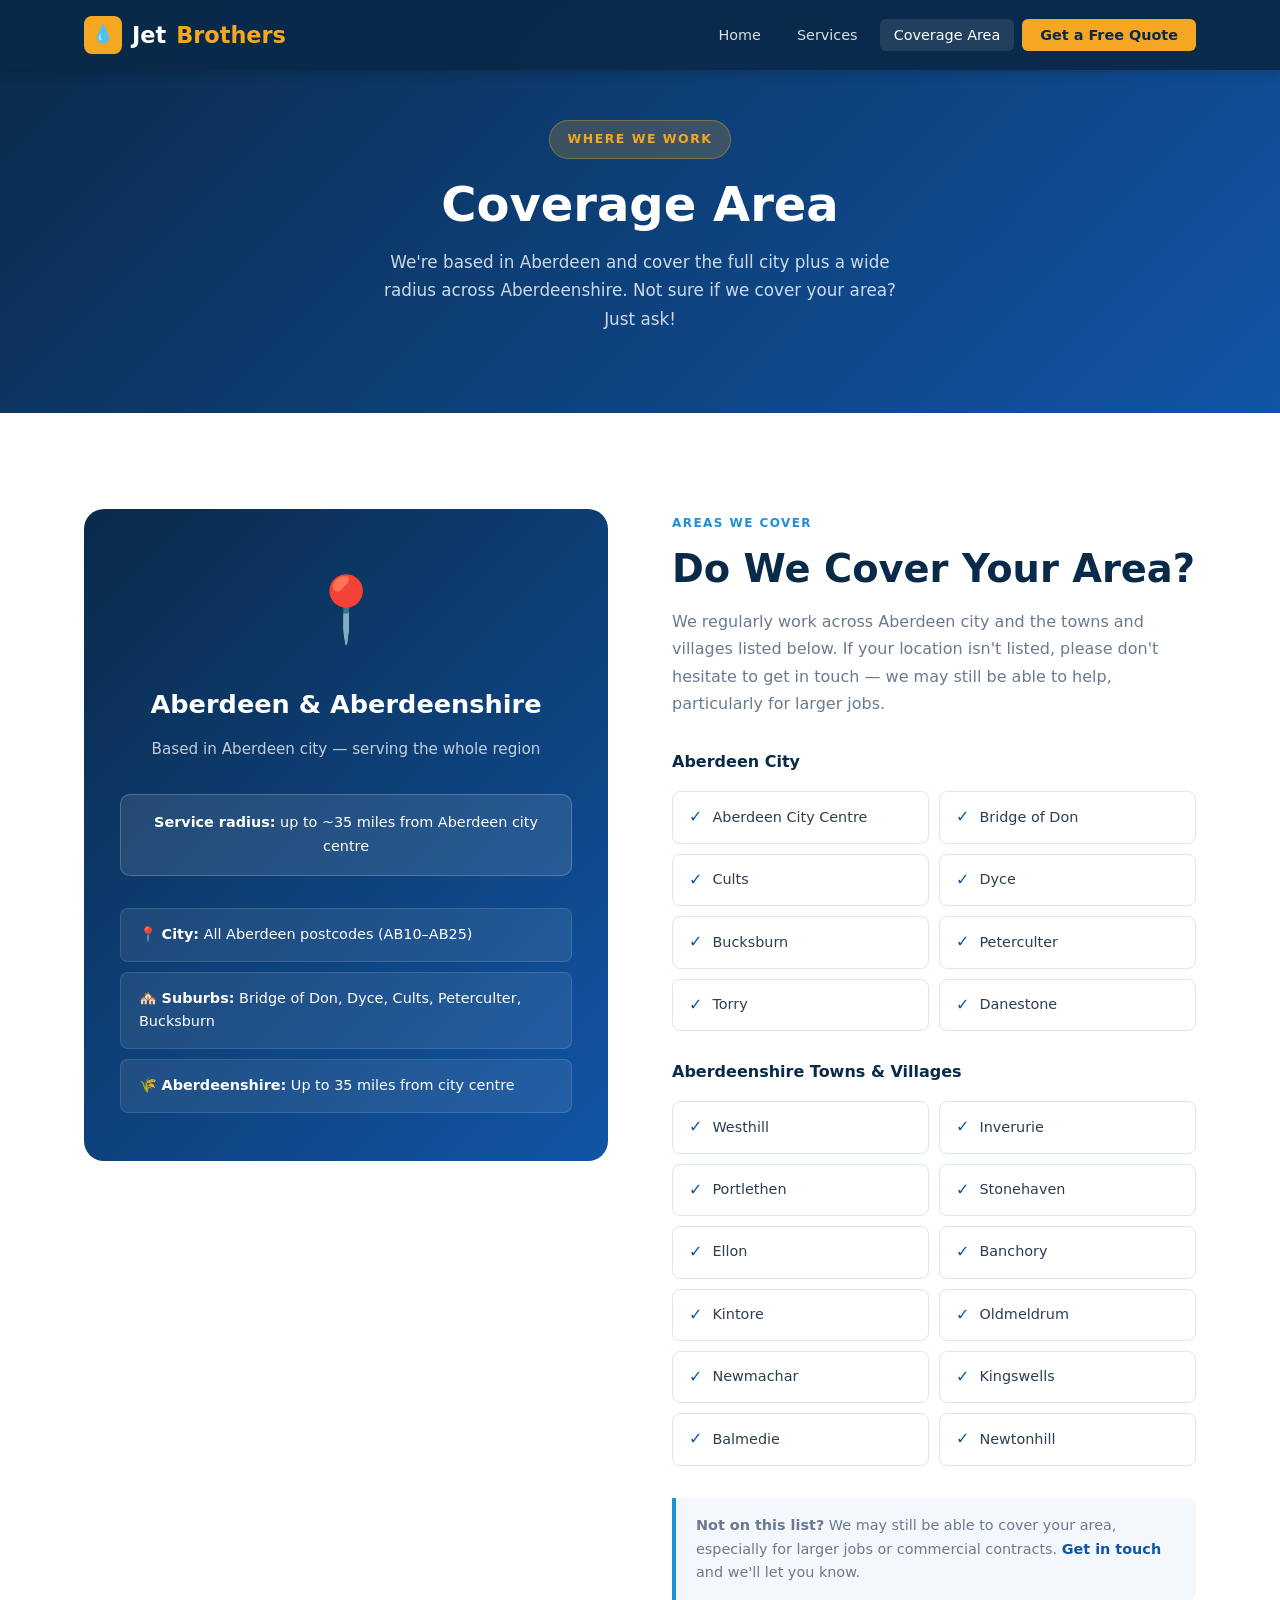
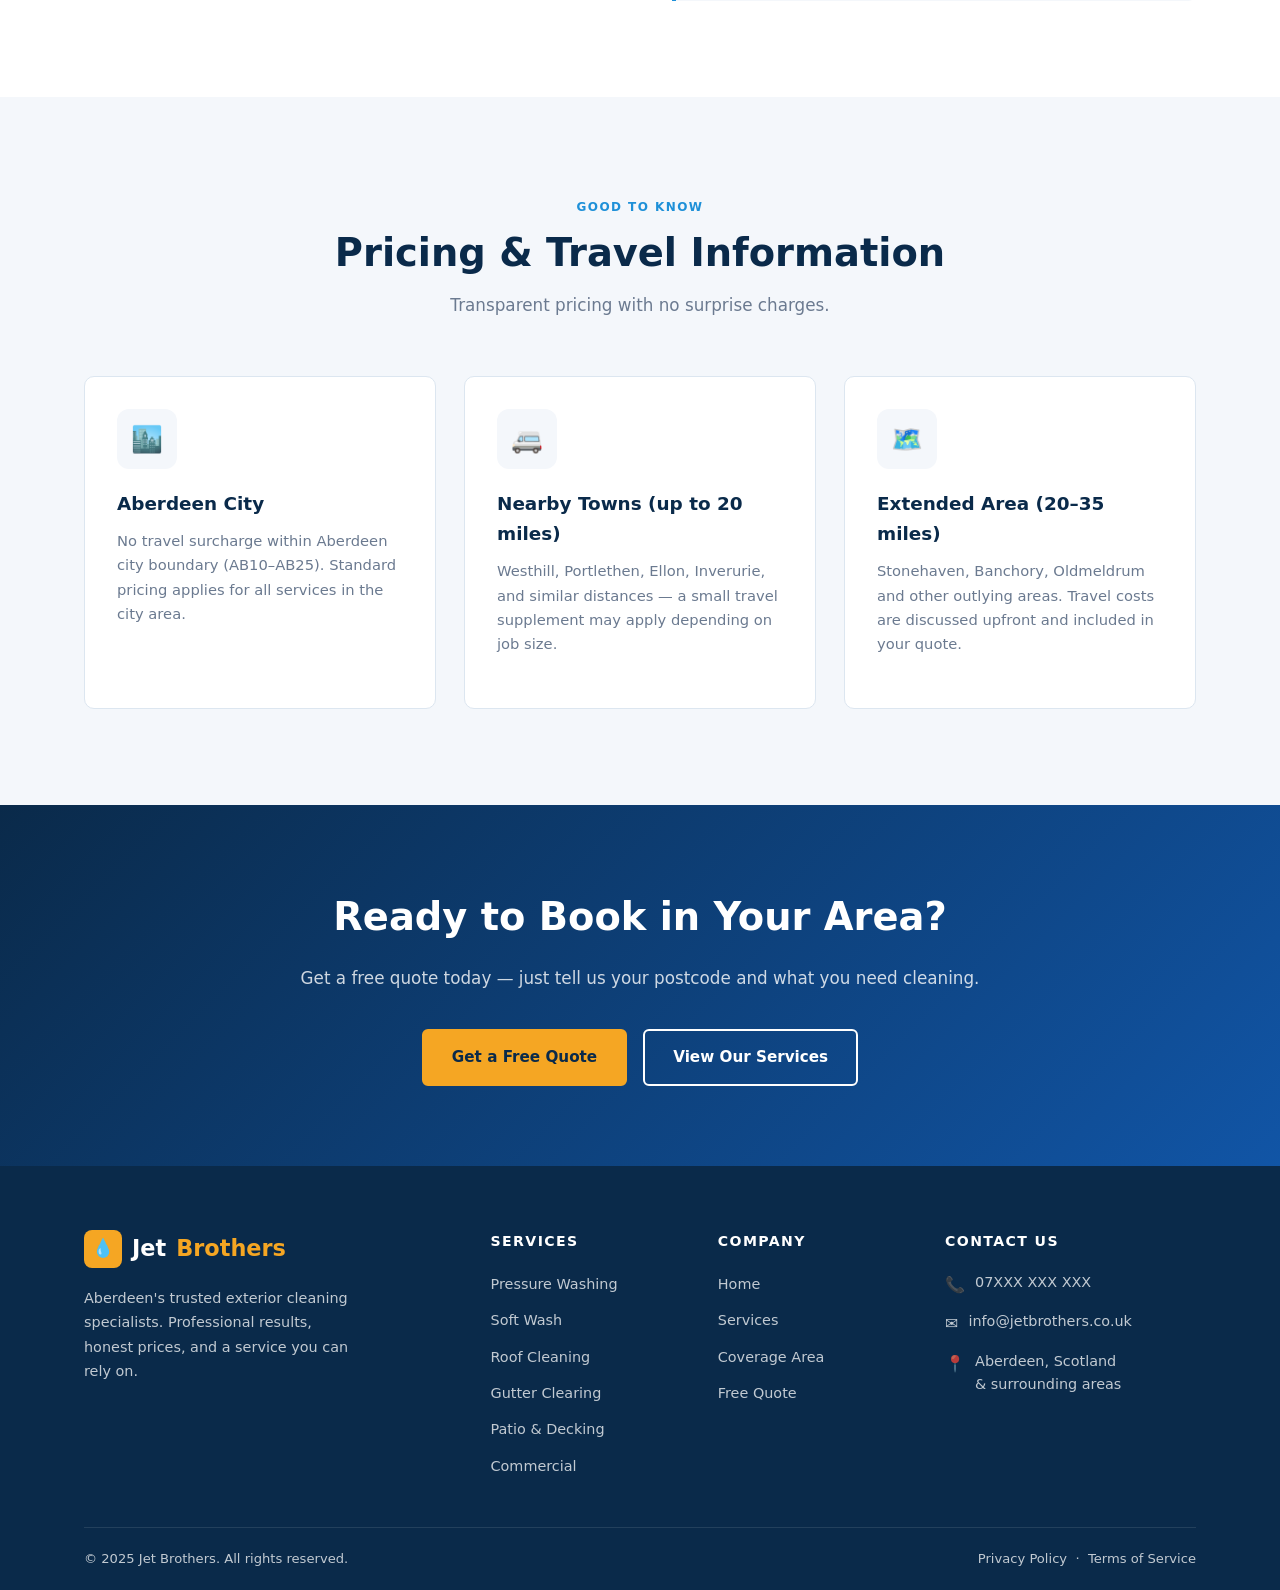
==== commit fb2563d9: "Revert to original text logo, remove SVG logo https://claude.ai/code/session_01MC2xgXp2G7bk8MZArWiFa" ====
--- a/coverage.html
+++ b/coverage.html
@@ -14,7 +14,8 @@
     <div class="container">
       <div class="nav-inner">
         <a href="index.html" class="logo">
-          <img src="images/logo.svg" alt="Jet Brothers Aberdeen" class="logo-img" />
+          <div class="logo-icon">💧</div>
+          Jet <span>Brothers</span>
         </a>
         <ul class="nav-links">
           <li><a href="index.html">Home</a></li>
@@ -153,7 +154,8 @@
       <div class="footer-grid">
         <div class="footer-brand">
           <a href="index.html" class="logo">
-            <img src="images/logo.svg" alt="Jet Brothers Aberdeen" class="logo-img" />
+            <div class="logo-icon">💧</div>
+            Jet <span>Brothers</span>
           </a>
           <p>Aberdeen's trusted exterior cleaning specialists. Professional results, honest prices, and a service you can rely on.</p>
         </div>
--- a/css/styles.css
+++ b/css/styles.css
@@ -124,16 +124,24 @@
 .logo {
   display: flex;
   align-items: center;
-}
-
-.logo-img {
-  height: 52px;
-  width: auto;
-  display: block;
-}
-
-/* Footer logo slightly smaller */
-.footer .logo-img { height: 46px; }
+  gap: 10px;
+  font-size: 1.4rem;
+  font-weight: 800;
+  color: var(--white);
+}
+
+.logo-icon {
+  width: 38px;
+  height: 38px;
+  background: var(--accent);
+  border-radius: 8px;
+  display: flex;
+  align-items: center;
+  justify-content: center;
+  font-size: 1.1rem;
+}
+
+.logo span { color: var(--accent); }
 
 .nav-links {
   display: flex;
